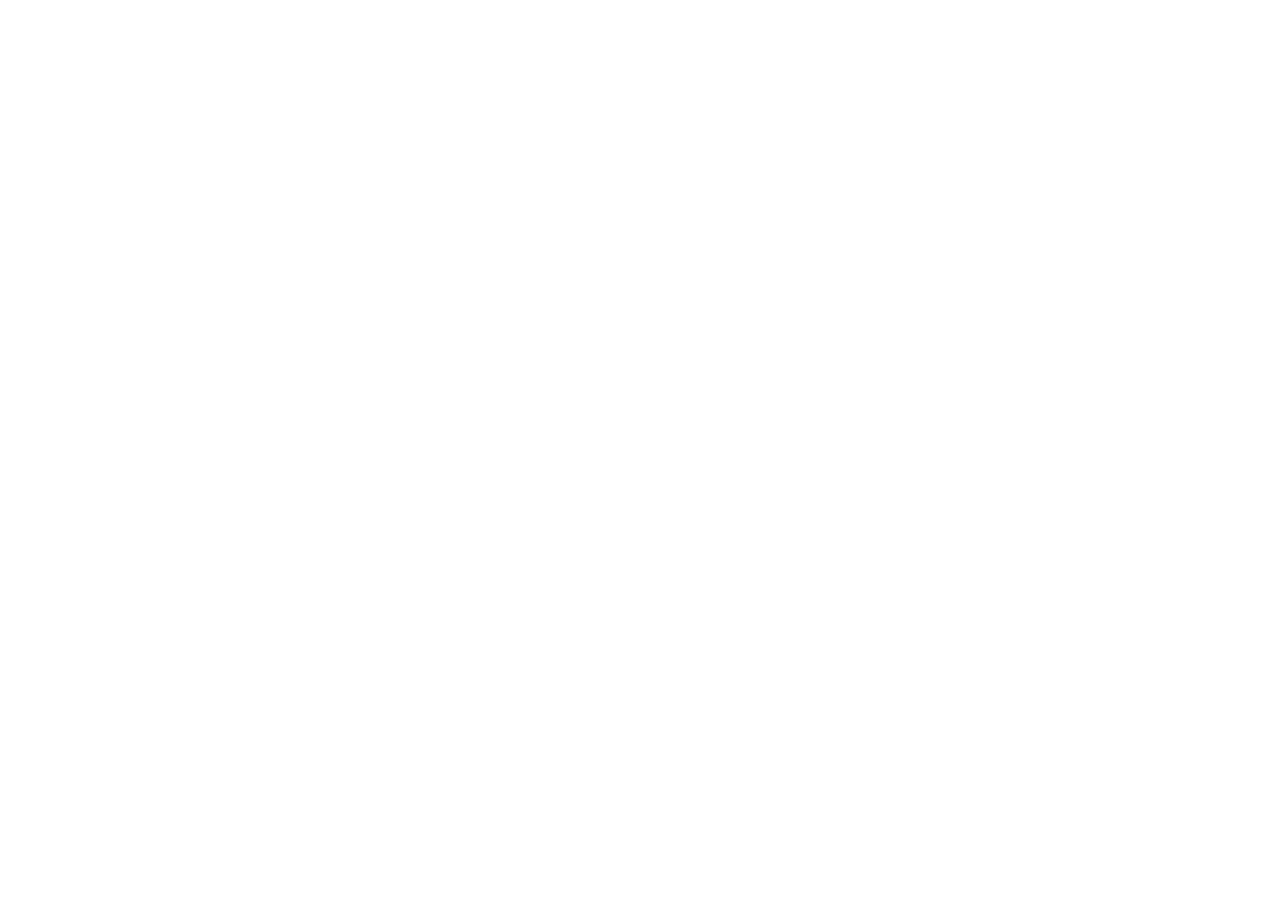
==== index.html @ 24d7e834 "Estruturação" ====
<!DOCTYPE html>
<html lang="pt-BR">
<head>
    <meta charset="UTF-8">
    <meta name="viewport" content="width=device-width, initial-scale=1.0">
    <meta name="description" content="Breve descrição do conteúdo do site">
    <meta name="keywords" content="palavras-chave, separadas por vírgula, que descrevem o conteúdo do site">
    <meta name="author" content="Nome do autor ou da empresa responsável pelo site">
    <title>Deloitte & IBM - IBM Cloud Rocks</title>

    <!-- Carregamento de fontes -->
    <link rel="preconnect" href="https://fonts.googleapis.com">
    <link rel="preconnect" href="https://fonts.gstatic.com" crossorigin>
    <link href="https://fonts.googleapis.com/css2?family=Open+Sans:wght@400;500&display=swap" rel="stylesheet">

    <!-- Carregamento de arquivos CSS -->
    <link rel="stylesheet" href="css/base.css">
    <link rel="stylesheet" href="css/bootstrap.min.css">

    <!-- Carregamento de scripts -->
    <script src="https://cdn.jsdelivr.net/npm/bootstrap@5.3.0-alpha3/dist/js/bootstrap.bundle.min.js"></script>

    <!-- Ícone do site -->
    <link rel="icon" href="img/favicon.ico">
</head>
<body>

</body>
</html>
---- css/base.css ----
* {
  font-family: "Open Sans", sans-serif;
}

/*# sourceMappingURL=base.css.map */
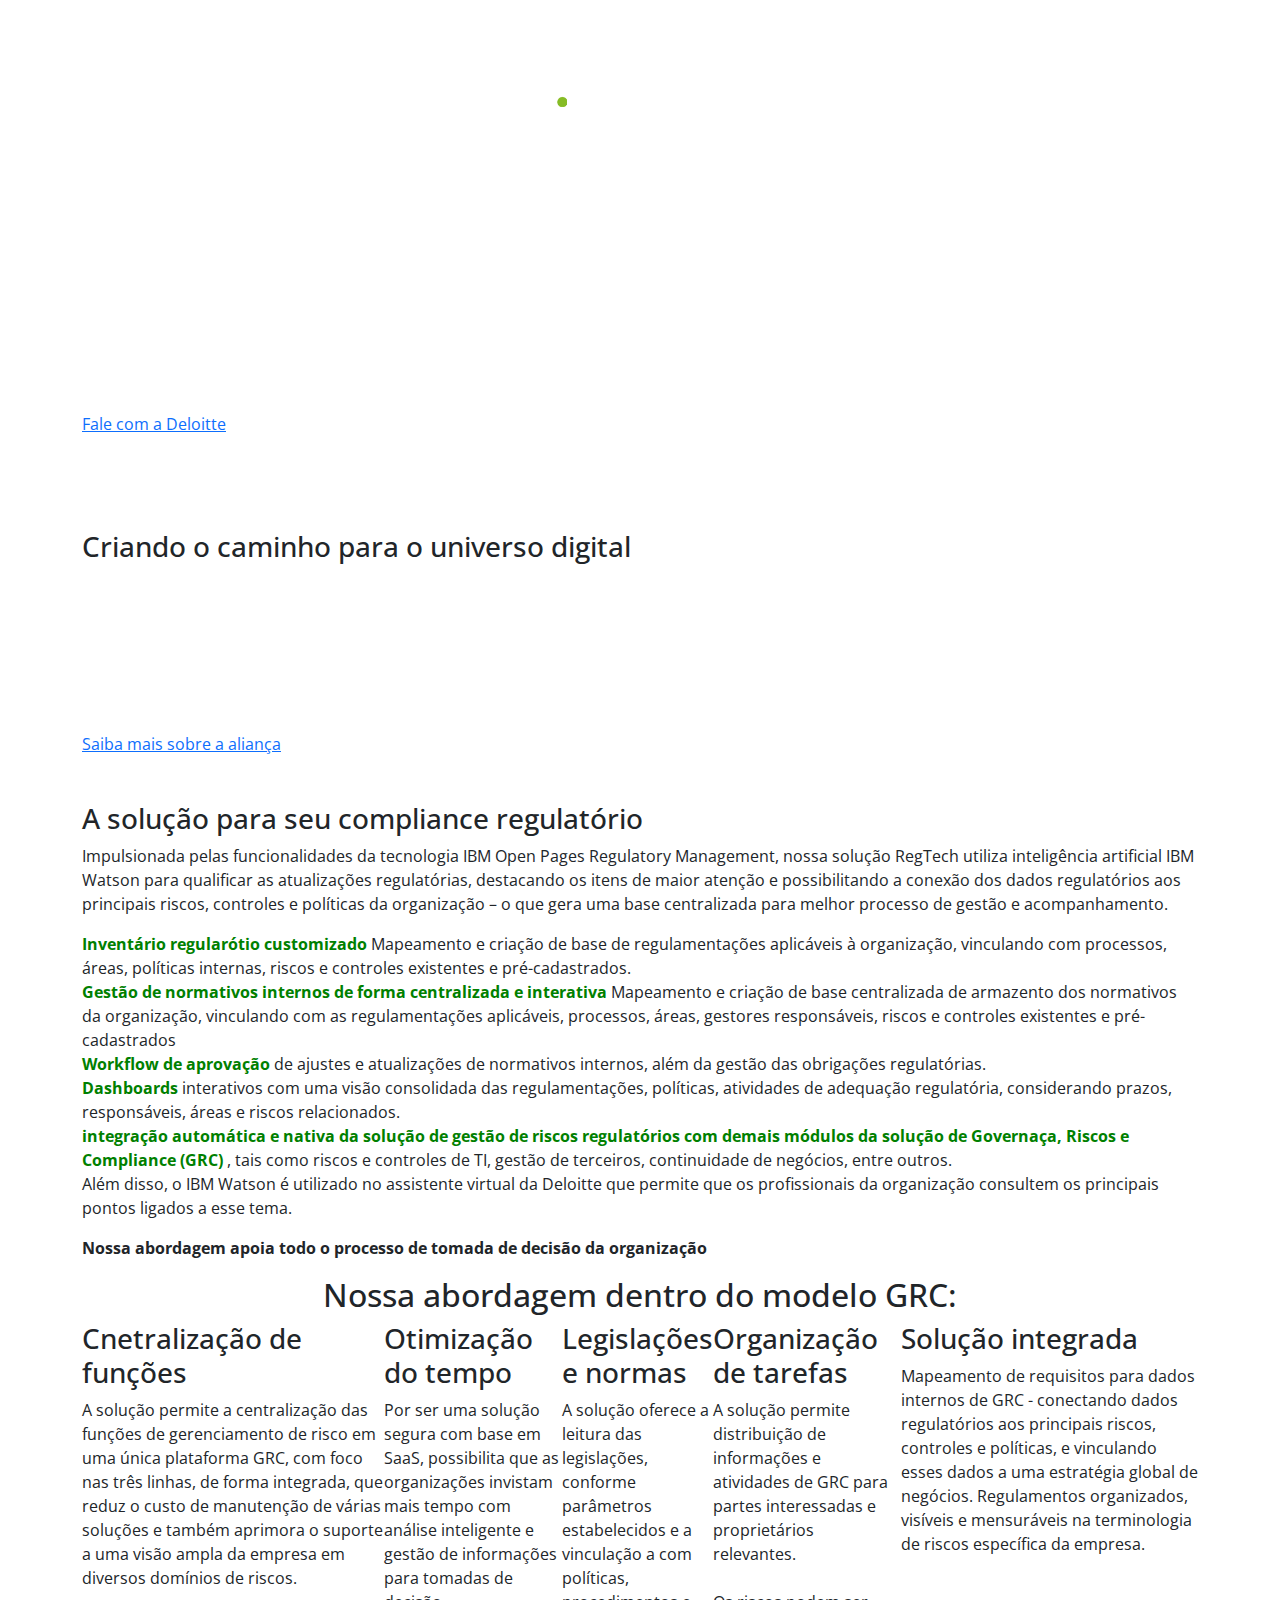
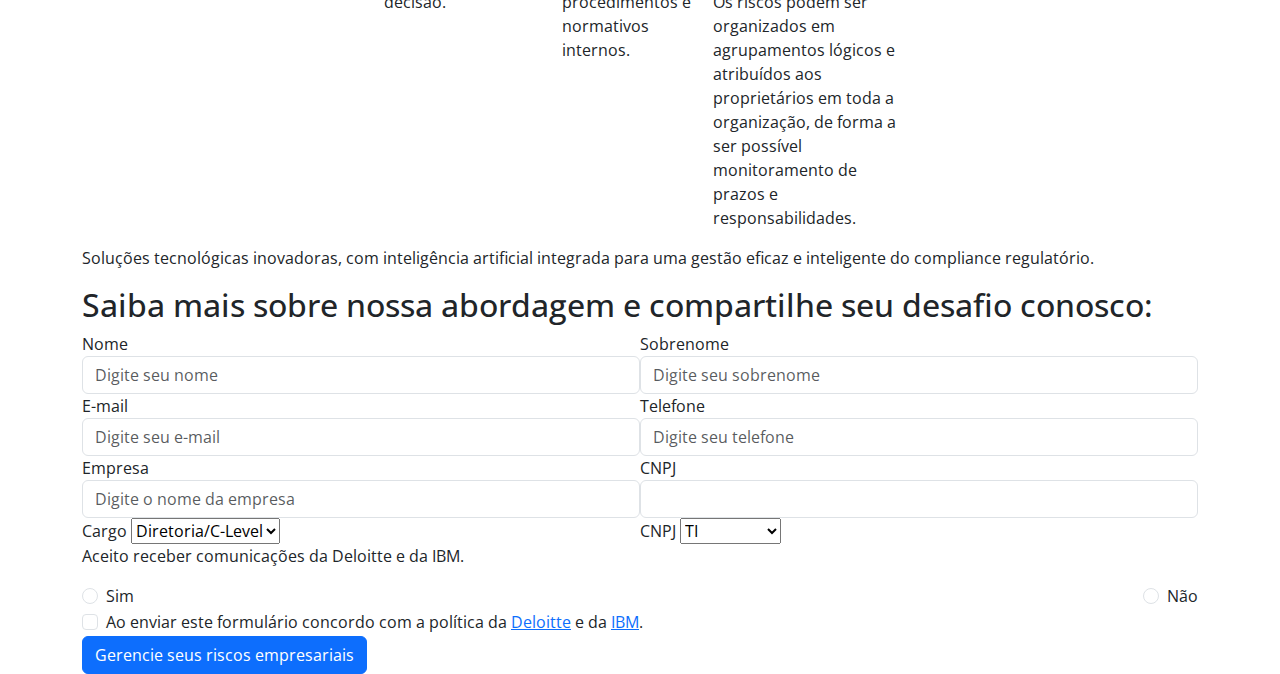
==== commit 4597f79e: "Preenchimento de conteúdo" ====
--- a/index.html
+++ b/index.html
@@ -18,12 +18,310 @@
     <link rel="stylesheet" href="css/bootstrap.min.css">
 
     <!-- Carregamento de scripts -->
+    <script src="https://code.jquery.com/jquery-3.3.1.min.js"></script>
     <script src="https://cdn.jsdelivr.net/npm/bootstrap@5.3.0-alpha3/dist/js/bootstrap.bundle.min.js"></script>
+    <script src="https://cdnjs.cloudflare.com/ajax/libs/jquery.inputmask/3.3.4/jquery.inputmask.bundle.min.js"></script>
 
     <!-- Ícone do site -->
     <link rel="icon" href="img/favicon.ico">
 </head>
 <body>
 
+<header class="p-3 p-md-5">
+    <div class="container">
+        <div class="logo-content">
+            <img src="img/logos.png" alt="Logo IBM e Delloitte">
+
+            <h1 class="text-white h1">Tecnologia de ponta, com inteligência artificial, para impulsionar o compliance
+                regulatório como estratégia no crescimento do negócio.</h1>
+            <p class="text-white">Estamos no centro da era digital e, com isso, a demanda por respostas rápidas e
+                precisas torna-se ainda mais relevante e acelerada. <br>
+                O desafio é ampliar o ritmo das inovações da das empresas, mantendo a conformidade com as
+                regulamentações vigentes, para promover um crescimento sustentável que mitigue os riscos regulatórios.
+            </p>
+
+            <div class="px-4 border border-opacity-25 border-white">
+                <p class="text-white">
+                    Sua organização está preparada para transformar seu compliance regulatório?
+                </p>
+            </div>
+
+            <a href="#contato">
+                Fale com a Deloitte
+            </a>
+        </div>
+    </div>
+</header>
+
+<section class="content-1 container-content">
+    <div class="container">
+        <h2 class="text-white">Deloitte e IBM:</h2>
+        <h3>Criando o caminho para o universo digital</h3>
+        <p class="text-white">
+            A Deloitte e a IBM, por meio de uma aliança global de mais de 20 anos, formam um ecossistema focado em
+            inovação e soluções criativas. Combinando liderança em tecnologia, experiência prática em negócios e
+            conhecimento do setor, apoiam organizações a capitalizar os benefícios que o digital apresenta. <br><br>
+
+            No ambiente de intensas evoluções em que vivemos, a transformação digital está impactando de modo
+            significativo o futuro das organizações, que têm precisado se desenvolver com a mesma intensidade e com
+            confiança — e estamos preparados para liderar juntos esse caminho.
+        </p>
+
+        <a target="_blank" href="https://www2.deloitte.com/br/pt/pages/technology/solutions/alianca-ibm.html">
+            Saiba mais sobre a aliança
+        </a>
+    </div>
+</section>
+
+<section class="content-2 container-content">
+    <div class="container">
+        <div class="box-green-content">
+            <h2 class="text-white">RegTech:</h2>
+            <h3>A solução para seu compliance regulatório</h3>
+            <p>
+                Impulsionada pelas funcionalidades da tecnologia IBM Open Pages Regulatory Management, nossa solução
+                RegTech utiliza inteligência artificial IBM Watson para qualificar as atualizações regulatórias,
+                destacando os itens de maior atenção e possibilitando a conexão dos dados regulatórios aos principais
+                riscos, controles e políticas da organização – o que gera uma base centralizada para melhor processo de
+                gestão e acompanhamento.
+            </p>
+
+            <div class="icons-content">
+
+                <div class="d-flex">
+                    <img src="" alt="">
+                    <div>
+                        <strong style="color: green">Inventário regularótio customizado</strong>
+                        Mapeamento e criação de base de regulamentações
+                        aplicáveis à organização, vinculando com processos, áreas, políticas internas, riscos e
+                        controles existentes e pré-cadastrados.
+                    </div>
+                </div>
+
+                <div class="d-flex">
+                    <img src="" alt="">
+                    <div>
+                        <strong style="color: green">Gestão de normativos internos de forma centralizada e
+                            interativa</strong>
+                        Mapeamento e criação de base centralizada de armazento dos normativos da organização, vinculando
+                        com as regulamentações aplicáveis, processos, áreas, gestores responsáveis, riscos e controles
+                        existentes e pré-cadastrados
+                    </div>
+                </div>
+
+                <div class="d-flex">
+                    <img src="" alt="">
+                    <div>
+                        <strong style="color: green">Workflow de aprovação</strong>
+                        de ajustes e atualizações de normativos internos, além da gestão das obrigações regulatórias.
+                    </div>
+                </div>
+
+                <div class="d-flex">
+                    <img src="" alt="">
+                    <div>
+                        <strong style="color: green">Dashboards</strong>
+                        interativos com uma visão consolidada das regulamentações, políticas, atividades de adequação
+                        regulatória, considerando prazos, responsáveis, áreas e riscos relacionados.
+                    </div>
+                </div>
+
+                <div class="d-flex">
+                    <img src="" alt="">
+                    <div>
+                        <strong style="color: green">integração automática e nativa da solução de gestão de riscos
+                            regulatórios com demais módulos da solução de Governaça, Riscos e Compliance (GRC)</strong>
+                        , tais como riscos e controles de TI, gestão de terceiros, continuidade de negócios, entre
+                        outros.
+                    </div>
+                </div>
+
+            </div>
+
+            <p>
+                Além disso, o IBM Watson é utilizado no assistente virtual da Deloitte que permite que os profissionais
+                da organização consultem os principais pontos ligados a esse tema.
+            </p>
+
+            <p><strong>Nossa abordagem apoia todo o processo de tomada de decisão da organização</strong></p>
+
+            <a href=""></a>
+        </div>
+    </div>
+</section>
+
+<section class="content-3 container-content">
+    <div class="container">
+        <h2 class="text-center">Nossa abordagem dentro do modelo GRC:</h2>
+
+        <div class="boxs-content d-flex justify-content-between">
+
+            <div class="box">
+                <h3>Cnetralização de funções</h3>
+                <p>
+                    A solução permite a centralização das funções de gerenciamento de risco em uma única plataforma GRC,
+                    com foco nas três linhas, de forma integrada, que reduz o custo de manutenção de várias soluções e
+                    também aprimora o suporte a uma visão ampla da empresa em diversos domínios de riscos.
+                </p>
+            </div>
+
+            <div class="box">
+                <h3>Otimização do tempo</h3>
+                <p>
+                    Por ser uma solução segura com base em SaaS, possibilita que as organizações invistam mais tempo com
+                    análise inteligente e gestão de informações para tomadas de decisão.
+                </p>
+            </div>
+
+            <div class="box">
+                <h3>Legislações e normas</h3>
+                <p>
+                    A solução oferece a leitura das legislações, conforme parâmetros estabelecidos e a vinculação a com
+                    políticas, procedimentos e normativos internos.
+                </p>
+            </div>
+
+            <div class="box">
+                <h3>Organização de tarefas</h3>
+                <p>
+                    A solução permite distribuição de informações e atividades de GRC para partes interessadas e
+                    proprietários relevantes.<br><br>
+                    Os riscos podem ser organizados em agrupamentos lógicos e atribuídos aos proprietários em toda a
+                    organização, de forma a ser possível monitoramento de prazos e responsabilidades.
+                </p>
+            </div>
+
+            <div class="box">
+                <h3>Solução integrada</h3>
+                <p>
+                    Mapeamento de requisitos para dados internos de GRC - conectando dados regulatórios aos principais
+                    riscos, controles e políticas, e vinculando esses dados a uma estratégia global de negócios.
+                    Regulamentos organizados, visíveis e mensuráveis na terminologia de riscos específica da empresa.
+                </p>
+            </div>
+
+        </div>
+
+        <p>
+            Soluções tecnológicas inovadoras, com inteligência artificial integrada para uma gestão eficaz e inteligente
+            do compliance regulatório.
+        </p>
+    </div>
+</section>
+
+<footer>
+    <div class="container">
+        <h2>
+            Saiba mais sobre nossa abordagem e compartilhe seu desafio conosco:
+        </h2>
+
+        <form>
+            <div class="d-flex justify-content-between">
+                <div class="form-group w-50">
+                    <label for="nameLabel">Nome</label>
+                    <input type="text" class="form-control" id="nameLabel" name="nameLabel"
+                           placeholder="Digite seu nome" required>
+                </div>
+
+                <div class="form-group w-50">
+                    <label for="sobrenomeLabel">Sobrenome</label>
+                    <input type="text" class="form-control" id="sobrenomeLabel" name="sobrenomeLabel"
+                           placeholder="Digite seu sobrenome" required>
+                </div>
+            </div>
+
+            <div class="d-flex justify-content-between">
+                <div class="form-group w-50">
+                    <label for="emailLabel">E-mail</label>
+                    <input type="email" class="form-control" id="emailLabel" name="emailLabel"
+                           placeholder="Digite seu e-mail" required>
+                </div>
+
+                <div class="form-group w-50">
+                    <label for="telefoneLabel">Telefone</label>
+                    <input type="tel" class="form-control" id="telefoneLabel" name="telefoneLabel"
+                           placeholder="Digite seu telefone" required>
+                </div>
+            </div>
+
+            <div class="d-flex justify-content-between">
+                <div class="form-group w-50">
+                    <label for="empresaLabel">Empresa</label>
+                    <input type="text" class="form-control" id="empresaLabel" name="empresaLabel"
+                           placeholder="Digite o nome da empresa" required>
+                </div>
+
+                <div class="form-group w-50">
+                    <label for="cnpjLabel">CNPJ</label>
+                    <input type="number" class="form-control cnpj" id="cnpjLabel"
+                           data-inputmask="'mask': '99.999.999/9999-99'" name="cnpjLabel" required>
+                </div>
+            </div>
+
+            <div class="d-flex justify-content-between">
+                <div class="form-group w-50">
+                    <label for="cargoLabel">Cargo</label>
+                    <select name="cargoLabel" id="cargoLabel" data-name="dropdown"
+                            data-calc_value="0" aria-invalid="false" aria-required="true" required>
+                        <option value="Selecione" disabled>Selecione</option>
+                        <option value="Diretoria/C-Level">Diretoria/C-Level</option>
+                        <option value="Gerente">Gerente</option>
+                        <option value="Coordenador">Coordenador</option>
+                        <option value="Analista">Analista</option>
+                        <option value="Outros">Outros</option>
+                    </select>
+                </div>
+
+                <div class="form-group w-50">
+                    <label for="cnpjLabel">CNPJ</label>
+                    <select name="dropdown_1" id="ff_1_dropdown_1" class="ff-el-form-control" data-name="dropdown_1"
+                            data-calc_value="0" aria-invalid="false" aria-required="true" required>
+                        <option value="Selecione" disabled>Selecione</option>
+                        <option value="TI">TI</option>
+                        <option value="Financeiro">Financeiro</option>
+                        <option value="Comercial">Comercial</option>
+                        <option value="Marketing">Marketing</option>
+                        <option value="Outros">Outros</option>
+                    </select>
+                </div>
+            </div>
+
+            <div class="">
+                <p>Aceito receber comunicações da Deloitte e da IBM.</p>
+                <div class="d-flex justify-content-between align-items-center">
+                    <div class="form-check">
+                        <input class="form-check-input" type="radio" name="flexRadioDefault" id="flexRadioDefault1">
+                        <label class="form-check-label" for="flexRadioDefault1">
+                            Sim
+                        </label>
+                    </div>
+                    <div class="form-check">
+                        <input class="form-check-input" type="radio" name="flexRadioDefault" id="flexRadioDefault2">
+                        <label class="form-check-label" for="flexRadioDefault2">
+                            Não
+                        </label>
+                    </div>
+                </div>
+            </div>
+
+            <div class="form-check">
+                <input class="form-check-input" type="checkbox" value="" id="flexCheckDefault" required>
+                <label class="form-check-label" for="flexCheckDefault">
+                    Ao enviar este formulário concordo com a política da
+                    <a target="_blank" href="https://www.ibm.com/docs/pt-br/was-nd/8.5.5?topic=overview-privacy-policy">
+                        Deloitte</a> e da <a target="_blank" href="https://www2.deloitte.com/br/pt/legal/privacy.html">IBM</a>.
+                </label>
+            </div>
+
+            <button type="submit" class="btn btn-primary">Gerencie seus riscos empresariais</button>
+        </form>
+    </div>
+</footer>
+
+<script>
+    $(document).ready(function () {
+        $('.cnpj').inputmask();
+    });
+</script>
 </body>
 </html>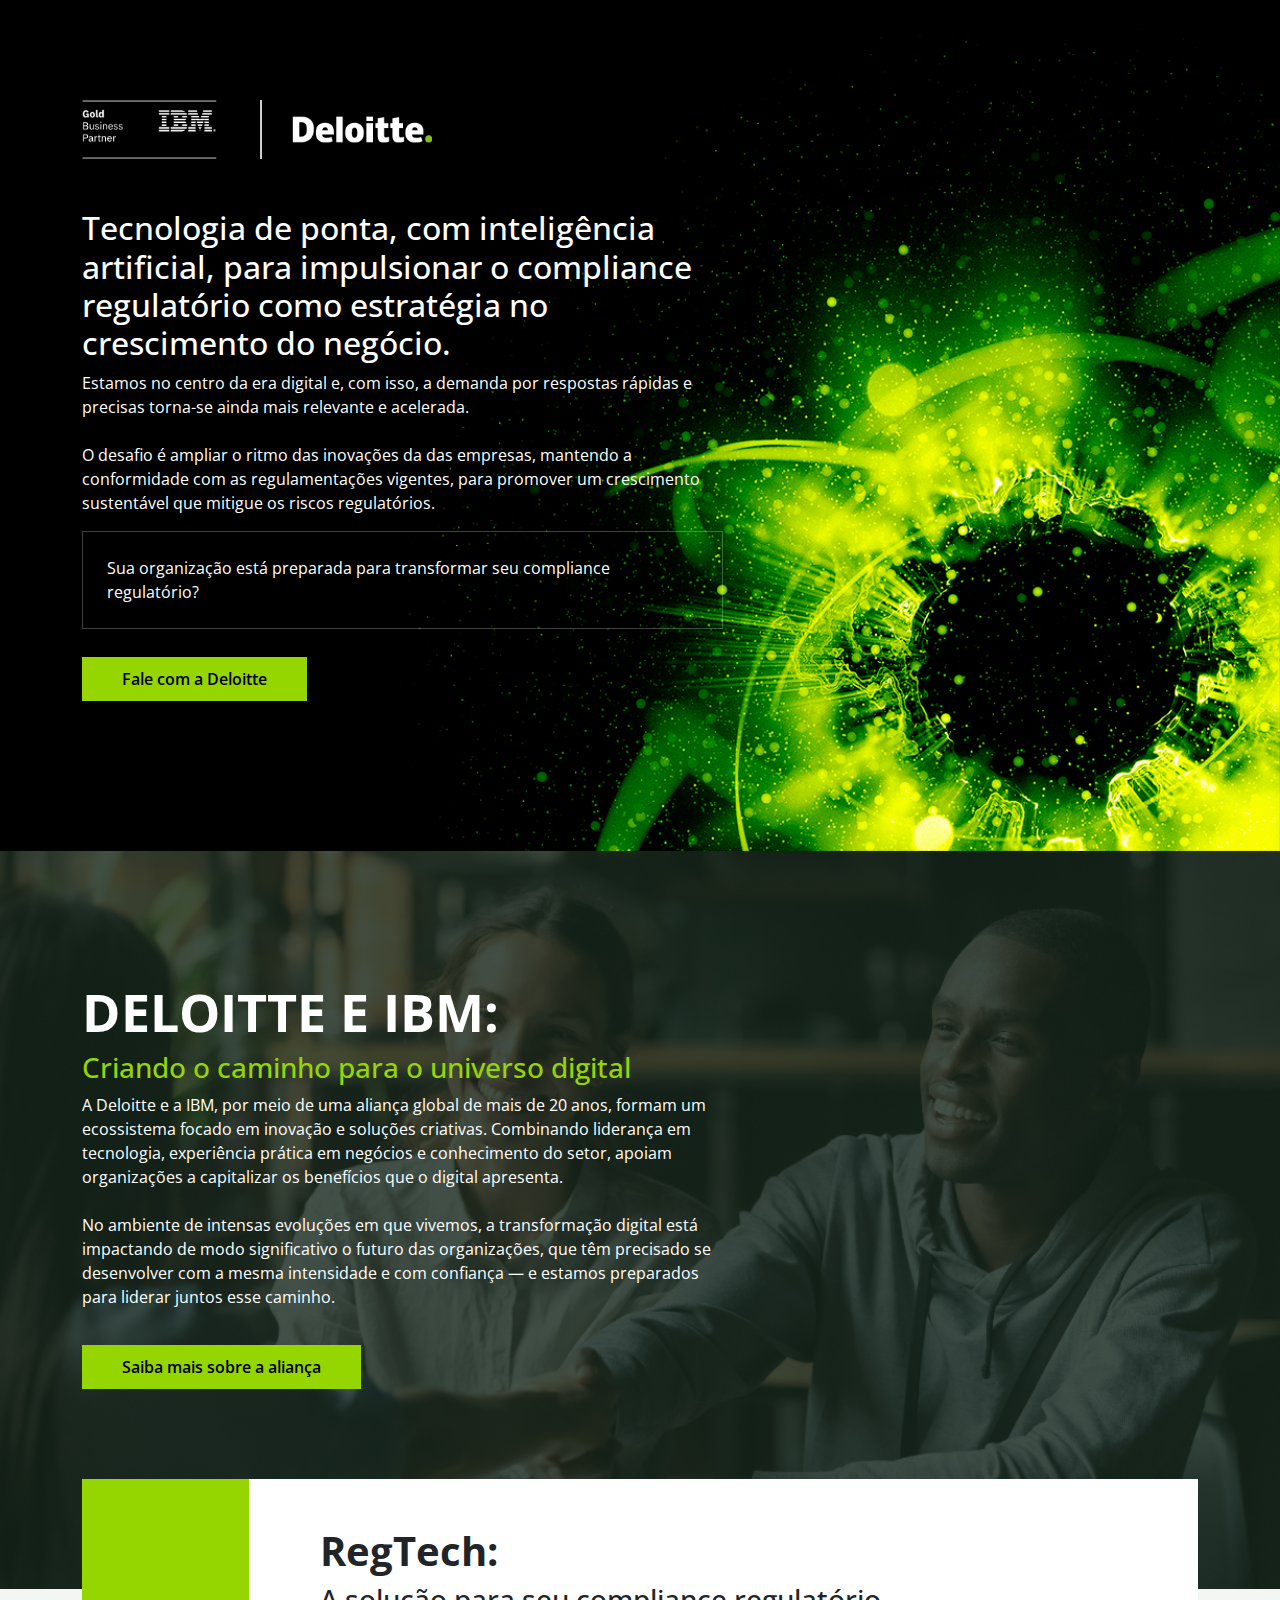
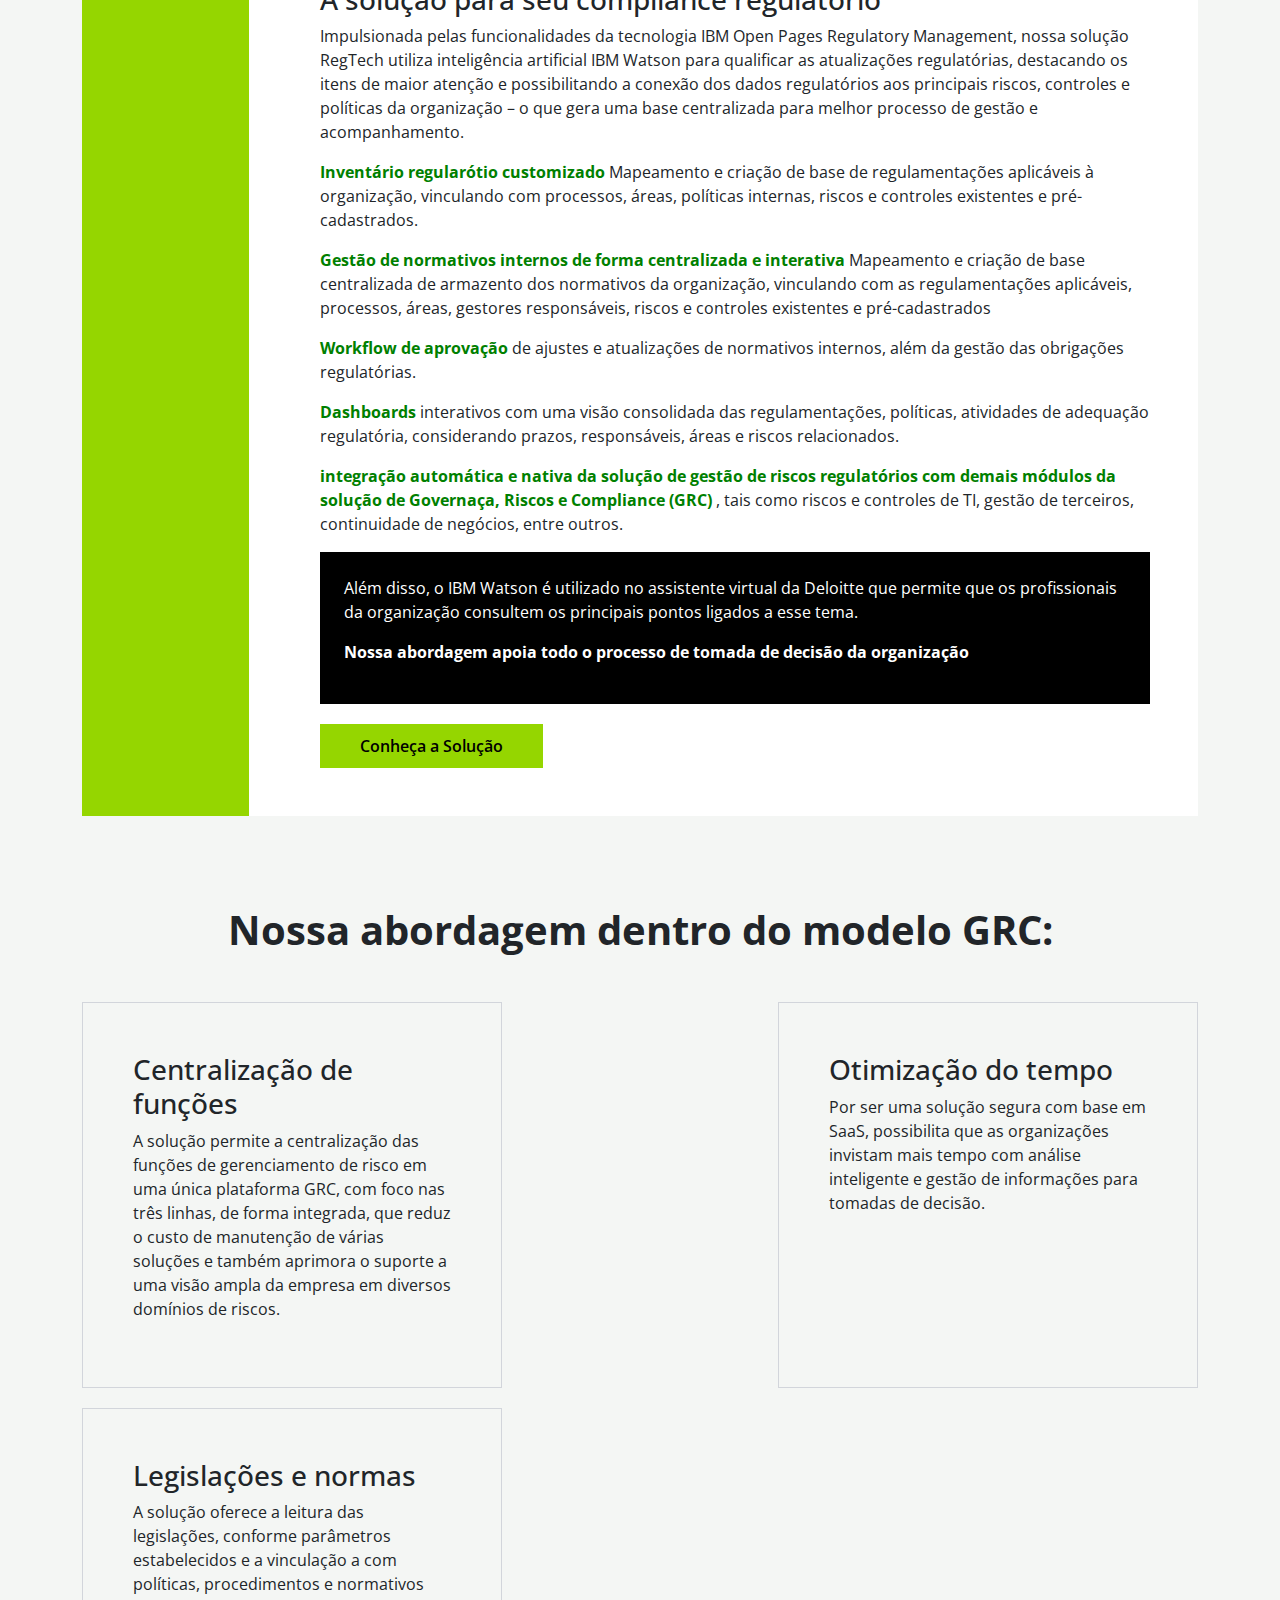
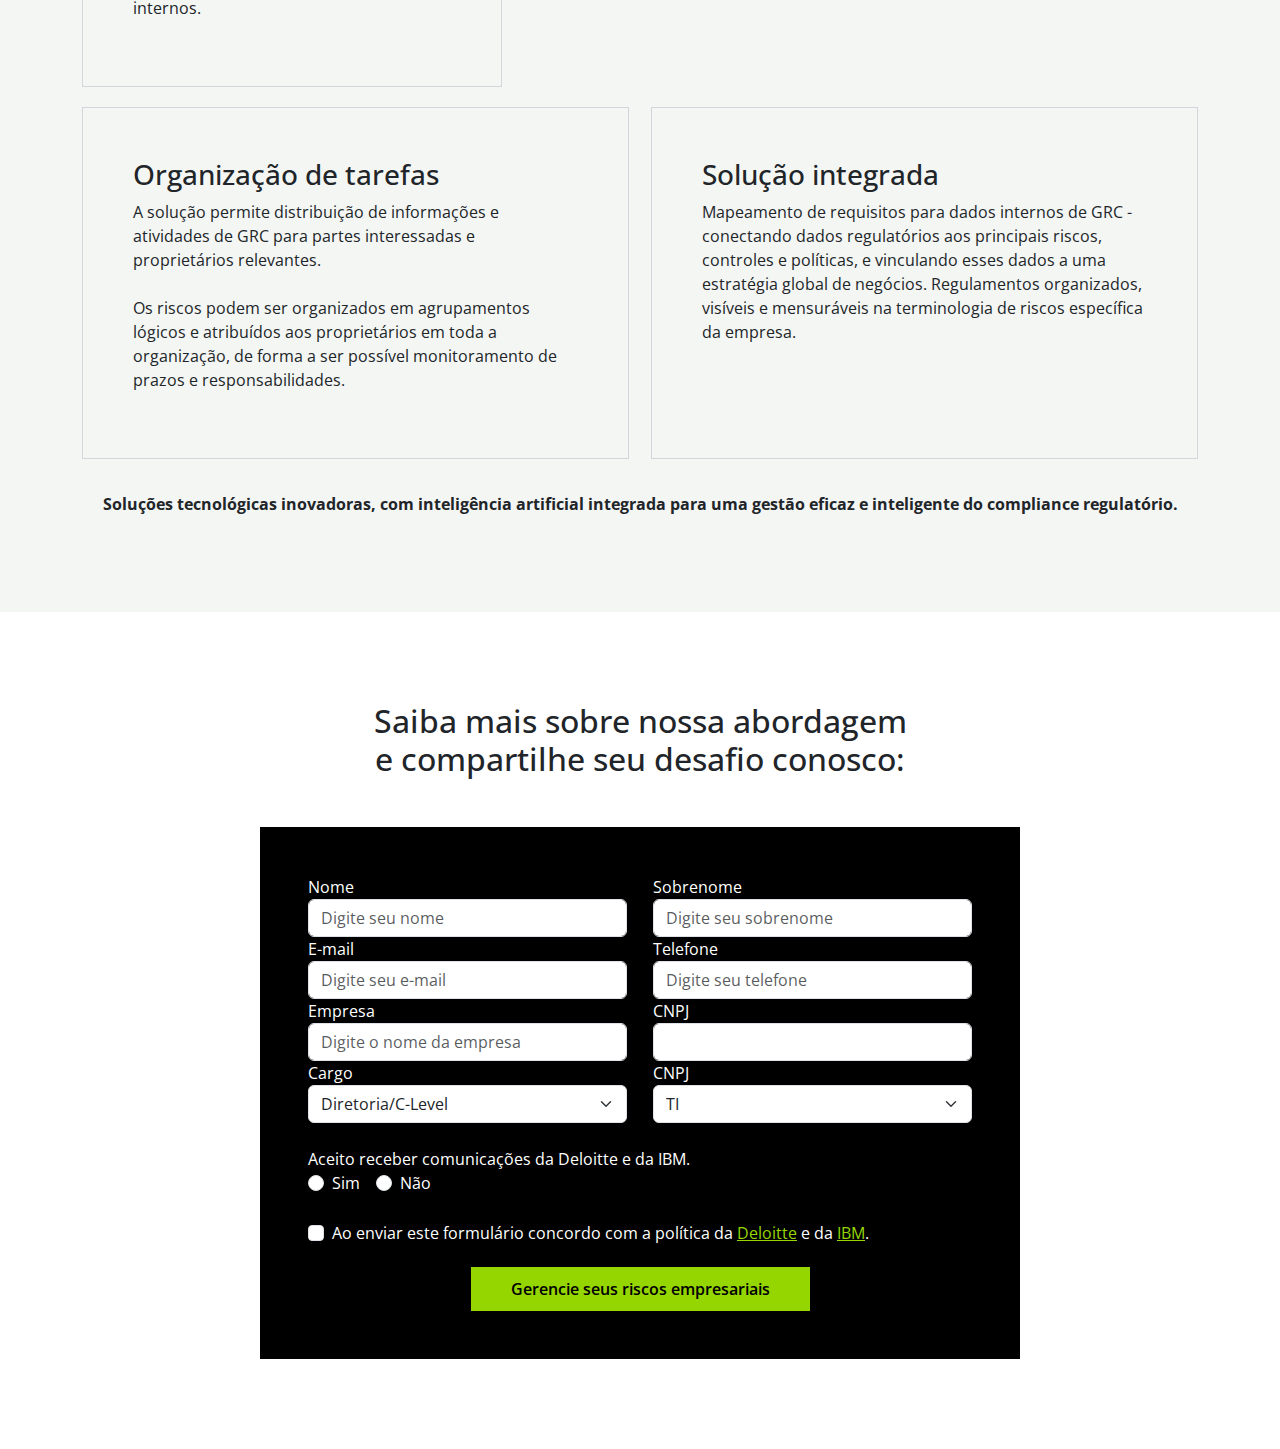
==== commit 8da64876: "Estilização e Finalização" ====
--- a/index.html
+++ b/index.html
@@ -20,144 +20,178 @@
     <!-- Carregamento de scripts -->
     <script src="https://code.jquery.com/jquery-3.3.1.min.js"></script>
     <script src="https://cdn.jsdelivr.net/npm/bootstrap@5.3.0-alpha3/dist/js/bootstrap.bundle.min.js"></script>
-    <script src="https://cdnjs.cloudflare.com/ajax/libs/jquery.inputmask/3.3.4/jquery.inputmask.bundle.min.js"></script>
 
     <!-- Ícone do site -->
     <link rel="icon" href="img/favicon.ico">
 </head>
 <body>
 
-<header class="p-3 p-md-5">
-    <div class="container">
-        <div class="logo-content">
-            <img src="img/logos.png" alt="Logo IBM e Delloitte">
-
-            <h1 class="text-white h1">Tecnologia de ponta, com inteligência artificial, para impulsionar o compliance
-                regulatório como estratégia no crescimento do negócio.</h1>
-            <p class="text-white">Estamos no centro da era digital e, com isso, a demanda por respostas rápidas e
-                precisas torna-se ainda mais relevante e acelerada. <br>
-                O desafio é ampliar o ritmo das inovações da das empresas, mantendo a conformidade com as
-                regulamentações vigentes, para promover um crescimento sustentável que mitigue os riscos regulatórios.
-            </p>
-
-            <div class="px-4 border border-opacity-25 border-white">
-                <p class="text-white">
-                    Sua organização está preparada para transformar seu compliance regulatório?
-                </p>
-            </div>
-
-            <a href="#contato">
-                Fale com a Deloitte
-            </a>
+<header>
+    <div class="container">
+        <div class="row">
+            <div class="col-md-7">
+                <img src="img/logos.png" alt="Logo IBM e Delloitte">
+
+                <h1 class="text-white h2">Tecnologia de ponta, com inteligência artificial, para impulsionar o
+                    compliance
+                    regulatório como estratégia no crescimento do negócio.</h1>
+                <p class="text-white">Estamos no centro da era digital e, com isso, a demanda por respostas rápidas e
+                    precisas torna-se ainda mais relevante e acelerada. <br><br>
+                    O desafio é ampliar o ritmo das inovações da das empresas, mantendo a conformidade com as
+                    regulamentações vigentes, para promover um crescimento sustentável que mitigue os riscos
+                    regulatórios.
+                </p>
+
+                <div class="p-md-4 p-3 my-md-2 border border-opacity-25 border-white">
+                    <p class="text-white m-0">
+                        Sua organização está preparada para transformar seu compliance regulatório?
+                    </p>
+                </div>
+
+                <a class="btn-default" href="#contato">
+                    Fale com a Deloitte
+                </a>
+            </div>
         </div>
     </div>
 </header>
 
-<section class="content-1 container-content">
-    <div class="container">
-        <h2 class="text-white">Deloitte e IBM:</h2>
-        <h3>Criando o caminho para o universo digital</h3>
-        <p class="text-white">
-            A Deloitte e a IBM, por meio de uma aliança global de mais de 20 anos, formam um ecossistema focado em
-            inovação e soluções criativas. Combinando liderança em tecnologia, experiência prática em negócios e
-            conhecimento do setor, apoiam organizações a capitalizar os benefícios que o digital apresenta. <br><br>
-
-            No ambiente de intensas evoluções em que vivemos, a transformação digital está impactando de modo
-            significativo o futuro das organizações, que têm precisado se desenvolver com a mesma intensidade e com
-            confiança — e estamos preparados para liderar juntos esse caminho.
-        </p>
-
-        <a target="_blank" href="https://www2.deloitte.com/br/pt/pages/technology/solutions/alianca-ibm.html">
-            Saiba mais sobre a aliança
-        </a>
+<section class="content-1 container-content position-relative">
+    <div class="overlay-background position-absolute w-100 h-100 top-0 start-0"></div>
+    <div class="container">
+        <div class="row">
+            <div class="col-md-7">
+                <div class="position-relative z-2 text-white">
+                    <h2 class="text-uppercase fw-bold">Deloitte e IBM:</h2>
+                    <h3 class="delloite-tx-color">Criando o caminho para o universo digital</h3>
+                    <p>
+                        A Deloitte e a IBM, por meio de uma aliança global de mais de 20 anos, formam um ecossistema
+                        focado em
+                        inovação e soluções criativas. Combinando liderança em tecnologia, experiência prática em
+                        negócios e
+                        conhecimento do setor, apoiam organizações a capitalizar os benefícios que o digital apresenta.
+                        <br><br>
+
+                        No ambiente de intensas evoluções em que vivemos, a transformação digital está impactando de
+                        modo
+                        significativo o futuro das organizações, que têm precisado se desenvolver com a mesma
+                        intensidade e com
+                        confiança — e estamos preparados para liderar juntos esse caminho.
+                    </p>
+
+                    <a class="btn-default" target="_blank"
+                       href="https://www2.deloitte.com/br/pt/pages/technology/solutions/alianca-ibm.html">
+                        Saiba mais sobre a aliança
+                    </a>
+                </div>
+            </div>
+        </div>
     </div>
 </section>
 
-<section class="content-2 container-content">
-    <div class="container">
-        <div class="box-green-content">
-            <h2 class="text-white">RegTech:</h2>
-            <h3>A solução para seu compliance regulatório</h3>
-            <p>
-                Impulsionada pelas funcionalidades da tecnologia IBM Open Pages Regulatory Management, nossa solução
-                RegTech utiliza inteligência artificial IBM Watson para qualificar as atualizações regulatórias,
-                destacando os itens de maior atenção e possibilitando a conexão dos dados regulatórios aos principais
-                riscos, controles e políticas da organização – o que gera uma base centralizada para melhor processo de
-                gestão e acompanhamento.
-            </p>
-
-            <div class="icons-content">
-
-                <div class="d-flex">
-                    <img src="" alt="">
-                    <div>
-                        <strong style="color: green">Inventário regularótio customizado</strong>
-                        Mapeamento e criação de base de regulamentações
-                        aplicáveis à organização, vinculando com processos, áreas, políticas internas, riscos e
-                        controles existentes e pré-cadastrados.
+<section class="content-2 container-content pb-0">
+    <div class="container">
+        <div class="box-green-content position-relative z-3">
+            <div class="row">
+                <div class="col-md-2"></div>
+                <div class="col">
+                    <div class="p-5">
+                        <h2 class="delloite-tx-color h1 fw-bold">RegTech:</h2>
+                        <h3>A solução para seu compliance regulatório</h3>
+                        <p>
+                            Impulsionada pelas funcionalidades da tecnologia IBM Open Pages Regulatory Management, nossa
+                            solução
+                            RegTech utiliza inteligência artificial IBM Watson para qualificar as atualizações
+                            regulatórias,
+                            destacando os itens de maior atenção e possibilitando a conexão dos dados regulatórios aos
+                            principais
+                            riscos, controles e políticas da organização – o que gera uma base centralizada para melhor
+                            processo de
+                            gestão e acompanhamento.
+                        </p>
+
+                        <div class="icons-content">
+
+                            <div class="d-flex my-3">
+                                <div>
+                                    <strong style="color: green">Inventário regularótio customizado</strong>
+                                    Mapeamento e criação de base de regulamentações
+                                    aplicáveis à organização, vinculando com processos, áreas, políticas internas,
+                                    riscos e
+                                    controles existentes e pré-cadastrados.
+                                </div>
+                            </div>
+
+                            <div class="d-flex my-3">
+                                <div>
+                                    <strong style="color: green">Gestão de normativos internos de forma centralizada e
+                                        interativa</strong>
+                                    Mapeamento e criação de base centralizada de armazento dos normativos da
+                                    organização, vinculando
+                                    com as regulamentações aplicáveis, processos, áreas, gestores responsáveis, riscos e
+                                    controles
+                                    existentes e pré-cadastrados
+                                </div>
+                            </div>
+
+                            <div class="d-flex my-3">
+                                <div>
+                                    <strong style="color: green">Workflow de aprovação</strong>
+                                    de ajustes e atualizações de normativos internos, além da gestão das obrigações
+                                    regulatórias.
+                                </div>
+                            </div>
+
+                            <div class="d-flex my-3">
+                                <div>
+                                    <strong style="color: green">Dashboards</strong>
+                                    interativos com uma visão consolidada das regulamentações, políticas, atividades de
+                                    adequação
+                                    regulatória, considerando prazos, responsáveis, áreas e riscos relacionados.
+                                </div>
+                            </div>
+
+                            <div class="d-flex my-3">
+                                <div>
+                                    <strong style="color: green">integração automática e nativa da solução de gestão de
+                                        riscos
+                                        regulatórios com demais módulos da solução de Governaça, Riscos e Compliance
+                                        (GRC)</strong>
+                                    , tais como riscos e controles de TI, gestão de terceiros, continuidade de negócios,
+                                    entre
+                                    outros.
+                                </div>
+                            </div>
+
+                        </div>
+
+                        <div class="p-4 bg-black text-white">
+                            <p>
+                                Além disso, o IBM Watson é utilizado no assistente virtual da Deloitte que permite que os
+                                profissionais
+                                da organização consultem os principais pontos ligados a esse tema.
+                            </p>
+
+                            <p><strong>Nossa abordagem apoia todo o processo de tomada de decisão da organização</strong>
+                            </p>
+                        </div>
+
+                        <a class="btn-default" href="#contato">Conheça a Solução</a>
                     </div>
                 </div>
-
-                <div class="d-flex">
-                    <img src="" alt="">
-                    <div>
-                        <strong style="color: green">Gestão de normativos internos de forma centralizada e
-                            interativa</strong>
-                        Mapeamento e criação de base centralizada de armazento dos normativos da organização, vinculando
-                        com as regulamentações aplicáveis, processos, áreas, gestores responsáveis, riscos e controles
-                        existentes e pré-cadastrados
-                    </div>
-                </div>
-
-                <div class="d-flex">
-                    <img src="" alt="">
-                    <div>
-                        <strong style="color: green">Workflow de aprovação</strong>
-                        de ajustes e atualizações de normativos internos, além da gestão das obrigações regulatórias.
-                    </div>
-                </div>
-
-                <div class="d-flex">
-                    <img src="" alt="">
-                    <div>
-                        <strong style="color: green">Dashboards</strong>
-                        interativos com uma visão consolidada das regulamentações, políticas, atividades de adequação
-                        regulatória, considerando prazos, responsáveis, áreas e riscos relacionados.
-                    </div>
-                </div>
-
-                <div class="d-flex">
-                    <img src="" alt="">
-                    <div>
-                        <strong style="color: green">integração automática e nativa da solução de gestão de riscos
-                            regulatórios com demais módulos da solução de Governaça, Riscos e Compliance (GRC)</strong>
-                        , tais como riscos e controles de TI, gestão de terceiros, continuidade de negócios, entre
-                        outros.
-                    </div>
-                </div>
-
-            </div>
-
-            <p>
-                Além disso, o IBM Watson é utilizado no assistente virtual da Deloitte que permite que os profissionais
-                da organização consultem os principais pontos ligados a esse tema.
-            </p>
-
-            <p><strong>Nossa abordagem apoia todo o processo de tomada de decisão da organização</strong></p>
-
-            <a href=""></a>
+            </div>
         </div>
     </div>
 </section>
 
 <section class="content-3 container-content">
     <div class="container">
-        <h2 class="text-center">Nossa abordagem dentro do modelo GRC:</h2>
-
-        <div class="boxs-content d-flex justify-content-between">
+        <h2 class="text-center h1 fw-bold">Nossa abordagem dentro do modelo GRC:</h2>
+
+        <div class="boxs-content d-flex flex-wrap justify-content-between mt-5">
 
             <div class="box">
-                <h3>Cnetralização de funções</h3>
+                <h3>Centralização de funções</h3>
                 <p>
                     A solução permite a centralização das funções de gerenciamento de risco em uma única plataforma GRC,
                     com foco nas três linhas, de forma integrada, que reduz o custo de manutenção de várias soluções e
@@ -180,8 +214,10 @@
                     políticas, procedimentos e normativos internos.
                 </p>
             </div>
-
-            <div class="box">
+        </div>
+
+        <div class="boxs-content d-flex flex-wrap justify-content-between">
+            <div class="box-2">
                 <h3>Organização de tarefas</h3>
                 <p>
                     A solução permite distribuição de informações e atividades de GRC para partes interessadas e
@@ -191,7 +227,7 @@
                 </p>
             </div>
 
-            <div class="box">
+            <div class="box-2">
                 <h3>Solução integrada</h3>
                 <p>
                     Mapeamento de requisitos para dados internos de GRC - conectando dados regulatórios aos principais
@@ -199,129 +235,137 @@
                     Regulamentos organizados, visíveis e mensuráveis na terminologia de riscos específica da empresa.
                 </p>
             </div>
-
-        </div>
-
-        <p>
+        </div>
+
+        <p class="text-center h6 fw-bold mt-3">
             Soluções tecnológicas inovadoras, com inteligência artificial integrada para uma gestão eficaz e inteligente
             do compliance regulatório.
         </p>
     </div>
 </section>
 
-<footer>
-    <div class="container">
-        <h2>
-            Saiba mais sobre nossa abordagem e compartilhe seu desafio conosco:
-        </h2>
-
-        <form>
-            <div class="d-flex justify-content-between">
-                <div class="form-group w-50">
-                    <label for="nameLabel">Nome</label>
-                    <input type="text" class="form-control" id="nameLabel" name="nameLabel"
-                           placeholder="Digite seu nome" required>
-                </div>
-
-                <div class="form-group w-50">
-                    <label for="sobrenomeLabel">Sobrenome</label>
-                    <input type="text" class="form-control" id="sobrenomeLabel" name="sobrenomeLabel"
-                           placeholder="Digite seu sobrenome" required>
-                </div>
-            </div>
-
-            <div class="d-flex justify-content-between">
-                <div class="form-group w-50">
-                    <label for="emailLabel">E-mail</label>
-                    <input type="email" class="form-control" id="emailLabel" name="emailLabel"
-                           placeholder="Digite seu e-mail" required>
-                </div>
-
-                <div class="form-group w-50">
-                    <label for="telefoneLabel">Telefone</label>
-                    <input type="tel" class="form-control" id="telefoneLabel" name="telefoneLabel"
-                           placeholder="Digite seu telefone" required>
-                </div>
-            </div>
-
-            <div class="d-flex justify-content-between">
-                <div class="form-group w-50">
-                    <label for="empresaLabel">Empresa</label>
-                    <input type="text" class="form-control" id="empresaLabel" name="empresaLabel"
-                           placeholder="Digite o nome da empresa" required>
-                </div>
-
-                <div class="form-group w-50">
-                    <label for="cnpjLabel">CNPJ</label>
-                    <input type="number" class="form-control cnpj" id="cnpjLabel"
-                           data-inputmask="'mask': '99.999.999/9999-99'" name="cnpjLabel" required>
-                </div>
-            </div>
-
-            <div class="d-flex justify-content-between">
-                <div class="form-group w-50">
-                    <label for="cargoLabel">Cargo</label>
-                    <select name="cargoLabel" id="cargoLabel" data-name="dropdown"
-                            data-calc_value="0" aria-invalid="false" aria-required="true" required>
-                        <option value="Selecione" disabled>Selecione</option>
-                        <option value="Diretoria/C-Level">Diretoria/C-Level</option>
-                        <option value="Gerente">Gerente</option>
-                        <option value="Coordenador">Coordenador</option>
-                        <option value="Analista">Analista</option>
-                        <option value="Outros">Outros</option>
-                    </select>
-                </div>
-
-                <div class="form-group w-50">
-                    <label for="cnpjLabel">CNPJ</label>
-                    <select name="dropdown_1" id="ff_1_dropdown_1" class="ff-el-form-control" data-name="dropdown_1"
-                            data-calc_value="0" aria-invalid="false" aria-required="true" required>
-                        <option value="Selecione" disabled>Selecione</option>
-                        <option value="TI">TI</option>
-                        <option value="Financeiro">Financeiro</option>
-                        <option value="Comercial">Comercial</option>
-                        <option value="Marketing">Marketing</option>
-                        <option value="Outros">Outros</option>
-                    </select>
-                </div>
-            </div>
-
-            <div class="">
-                <p>Aceito receber comunicações da Deloitte e da IBM.</p>
-                <div class="d-flex justify-content-between align-items-center">
-                    <div class="form-check">
-                        <input class="form-check-input" type="radio" name="flexRadioDefault" id="flexRadioDefault1">
-                        <label class="form-check-label" for="flexRadioDefault1">
-                            Sim
+<footer class="container-content">
+    <div class="container">
+        <div class="text-center">
+            <h2 class="w-50 mx-auto">
+                Saiba mais sobre nossa abordagem e compartilhe seu desafio conosco:
+            </h2>
+        </div>
+
+        <div class="row mt-5 text-white">
+            <div class="col-md-2"></div>
+            <div class="col bg-black p-5">
+                <form>
+                    <div class="d-flex flex-wrap justify-content-between">
+                        <div class="form-group w-50">
+                            <label for="nameLabel">Nome</label>
+                            <input type="text" class="form-control" id="nameLabel" name="nameLabel"
+                                   placeholder="Digite seu nome" required>
+                        </div>
+
+                        <div class="form-group w-50">
+                            <label for="sobrenomeLabel">Sobrenome</label>
+                            <input type="text" class="form-control" id="sobrenomeLabel" name="sobrenomeLabel"
+                                   placeholder="Digite seu sobrenome" required>
+                        </div>
+                    </div>
+
+                    <div class="d-flex flex-wrap justify-content-between">
+                        <div class="form-group w-50">
+                            <label for="emailLabel">E-mail</label>
+                            <input type="email" class="form-control" id="emailLabel" name="emailLabel"
+                                   placeholder="Digite seu e-mail" required>
+                        </div>
+
+                        <div class="form-group w-50">
+                            <label for="telefoneLabel">Telefone</label>
+                            <input type="tel" class="form-control" id="telefoneLabel" name="telefoneLabel"
+                                   placeholder="Digite seu telefone" required>
+                        </div>
+                    </div>
+
+                    <div class="d-flex flex-wrap justify-content-between">
+                        <div class="form-group w-50">
+                            <label for="empresaLabel">Empresa</label>
+                            <input type="text" class="form-control" id="empresaLabel" name="empresaLabel"
+                                   placeholder="Digite o nome da empresa" required>
+                        </div>
+
+                        <div class="form-group w-50">
+                            <label for="cnpjLabel">CNPJ</label>
+                            <input type="number" class="form-control cnpj" id="cnpjLabel"
+                                   data-inputmask="'mask': '99.999.999/9999-99'" name="cnpjLabel" required>
+                        </div>
+                    </div>
+
+                    <div class="d-flex flex-wrap justify-content-between">
+                        <div class="form-group w-50">
+                            <label for="cargoLabel">Cargo</label>
+                            <select name="cargoLabel" id="cargoLabel" data-name="dropdown" class="form-select"
+                                    data-calc_value="0" aria-invalid="false" aria-required="true" required>
+                                <option value="Selecione" disabled>Selecione</option>
+                                <option value="Diretoria/C-Level">Diretoria/C-Level</option>
+                                <option value="Gerente">Gerente</option>
+                                <option value="Coordenador">Coordenador</option>
+                                <option value="Analista">Analista</option>
+                                <option value="Outros">Outros</option>
+                            </select>
+                        </div>
+
+                        <div class="form-group w-50">
+                            <label for="cnpjLabel">CNPJ</label>
+                            <select name="dropdown_1" id="ff_1_dropdown_1" class="form-select" data-name="dropdown_1"
+                                    data-calc_value="0" aria-invalid="false" aria-required="true" required>
+                                <option value="Selecione" disabled>Selecione</option>
+                                <option value="TI">TI</option>
+                                <option value="Financeiro">Financeiro</option>
+                                <option value="Comercial">Comercial</option>
+                                <option value="Marketing">Marketing</option>
+                                <option value="Outros">Outros</option>
+                            </select>
+                        </div>
+                    </div>
+
+                    <div class="">
+                        <p class="mb-0 mt-4">Aceito receber comunicações da Deloitte e da IBM.</p>
+                        <div class="d-flex align-items-center">
+                            <div class="form-check me-3">
+                                <input class="form-check-input" type="radio" name="flexRadioDefault"
+                                       id="flexRadioDefault1">
+                                <label class="form-check-label" for="flexRadioDefault1">
+                                    Sim
+                                </label>
+                            </div>
+                            <div class="form-check">
+                                <input class="form-check-input" type="radio" name="flexRadioDefault"
+                                       id="flexRadioDefault2">
+                                <label class="form-check-label" for="flexRadioDefault2">
+                                    Não
+                                </label>
+                            </div>
+                        </div>
+                    </div>
+
+                    <div class="form-check mt-4">
+                        <input class="form-check-input" type="checkbox" value="" id="flexCheckDefault" required>
+                        <label class="form-check-label" for="flexCheckDefault">
+                            Ao enviar este formulário concordo com a política da
+                            <a target="_blank"
+                               href="https://www.ibm.com/docs/pt-br/was-nd/8.5.5?topic=overview-privacy-policy">
+                                Deloitte</a> e da <a target="_blank"
+                                                     href="https://www2.deloitte.com/br/pt/legal/privacy.html">IBM</a>.
                         </label>
                     </div>
-                    <div class="form-check">
-                        <input class="form-check-input" type="radio" name="flexRadioDefault" id="flexRadioDefault2">
-                        <label class="form-check-label" for="flexRadioDefault2">
-                            Não
-                        </label>
-                    </div>
-                </div>
-            </div>
-
-            <div class="form-check">
-                <input class="form-check-input" type="checkbox" value="" id="flexCheckDefault" required>
-                <label class="form-check-label" for="flexCheckDefault">
-                    Ao enviar este formulário concordo com a política da
-                    <a target="_blank" href="https://www.ibm.com/docs/pt-br/was-nd/8.5.5?topic=overview-privacy-policy">
-                        Deloitte</a> e da <a target="_blank" href="https://www2.deloitte.com/br/pt/legal/privacy.html">IBM</a>.
-                </label>
-            </div>
-
-            <button type="submit" class="btn btn-primary">Gerencie seus riscos empresariais</button>
-        </form>
+
+                    <div class="text-center">
+                        <button type="submit" class="btn-default border-0">Gerencie seus riscos empresariais</button>
+                    </div>
+                </form>
+            </div>
+            <div class="col-md-2"></div>
+        </div>
     </div>
 </footer>
 
-<script>
-    $(document).ready(function () {
-        $('.cnpj').inputmask();
-    });
-</script>
 </body>
 </html>--- a/css/base.css
+++ b/css/base.css
@@ -2,4 +2,138 @@
   font-family: "Open Sans", sans-serif;
 }
 
+.container-content {
+  padding: 90px 0;
+}
+@media (max-width: 560px) {
+  .container-content {
+    padding: 30px 0;
+  }
+}
+
+.delloite-tx-color {
+  color: #95D600;
+}
+
+.delloite-bg-color {
+  background-color: #95D600;
+}
+
+.btn-default {
+  background-color: #95D600;
+  color: black;
+  border-radius: 0;
+  text-decoration: none;
+  margin-top: 20px;
+  display: inline-block;
+  padding: 10px 40px;
+  font-weight: 600;
+  transition: all 0.5s;
+}
+.btn-default:hover {
+  color: #FFFFFF;
+  background-color: #313235;
+}
+
+header {
+  background-color: black;
+  background-image: url("../img/delloitte-banner-detail.png");
+  background-position: right bottom;
+  background-size: contain;
+  background-repeat: no-repeat;
+  padding: 100px 0 150px;
+}
+header img {
+  margin-bottom: 50px;
+  width: 350px;
+}
+@media (max-width: 560px) {
+  header {
+    background-size: 200px;
+    padding: 40px 20px 50px;
+  }
+}
+
+.content-1 {
+  background-image: url("../img/shutterstock_1492614968_lo.png");
+  background-repeat: no-repeat;
+  background-position: center;
+  background-size: cover;
+  padding-top: 130px;
+  padding-bottom: 200px;
+}
+@media (max-width: 560px) {
+  .content-1 {
+    padding-top: 30px;
+    padding-bottom: 100px;
+  }
+}
+.content-1 .overlay-background {
+  background-color: rgba(20, 38, 28, 0.8);
+}
+.content-1 h2 {
+  font-size: 52px;
+}
+@media (max-width: 560px) {
+  .content-1 h2 {
+    font-size: 32px;
+  }
+}
+
+.content-2 {
+  background-color: #f4f6f4;
+}
+.content-2 .box-green-content {
+  margin-top: -200px;
+  background: rgb(255, 255, 255);
+  background: linear-gradient(90deg, rgb(149, 214, 0) 15%, rgb(255, 255, 255) 15%);
+}
+@media (max-width: 560px) {
+  .content-2 .box-green-content {
+    margin-top: -90px;
+    background-image: linear-gradient(90deg, rgb(149, 214, 0) 4%, rgb(255, 255, 255) 4%);
+  }
+}
+
+.content-3 {
+  background-color: #f4f6f4;
+}
+.content-3 .boxs-content .box {
+  border: 1px solid #d2d5db;
+  padding: 50px;
+  width: 420px;
+  margin-bottom: 20px;
+  transition: border 0.5s;
+}
+.content-3 .boxs-content .box:hover {
+  border-color: #95D600;
+}
+.content-3 .boxs-content .box-2 {
+  border: 1px solid #d2d5db;
+  padding: 50px;
+  width: 49%;
+  margin-bottom: 20px;
+  transition: border 0.5s;
+}
+.content-3 .boxs-content .box-2:hover {
+  border-color: #95D600;
+}
+@media (max-width: 560px) {
+  .content-3 .boxs-content .box-2 {
+    width: 100%;
+  }
+}
+
+footer form .w-50 {
+  width: 48% !important;
+}
+@media (max-width: 560px) {
+  footer form .w-50 {
+    width: 100% !important;
+  }
+}
+footer form a {
+  color: #95D600;
+}
+
 /*# sourceMappingURL=base.css.map */
